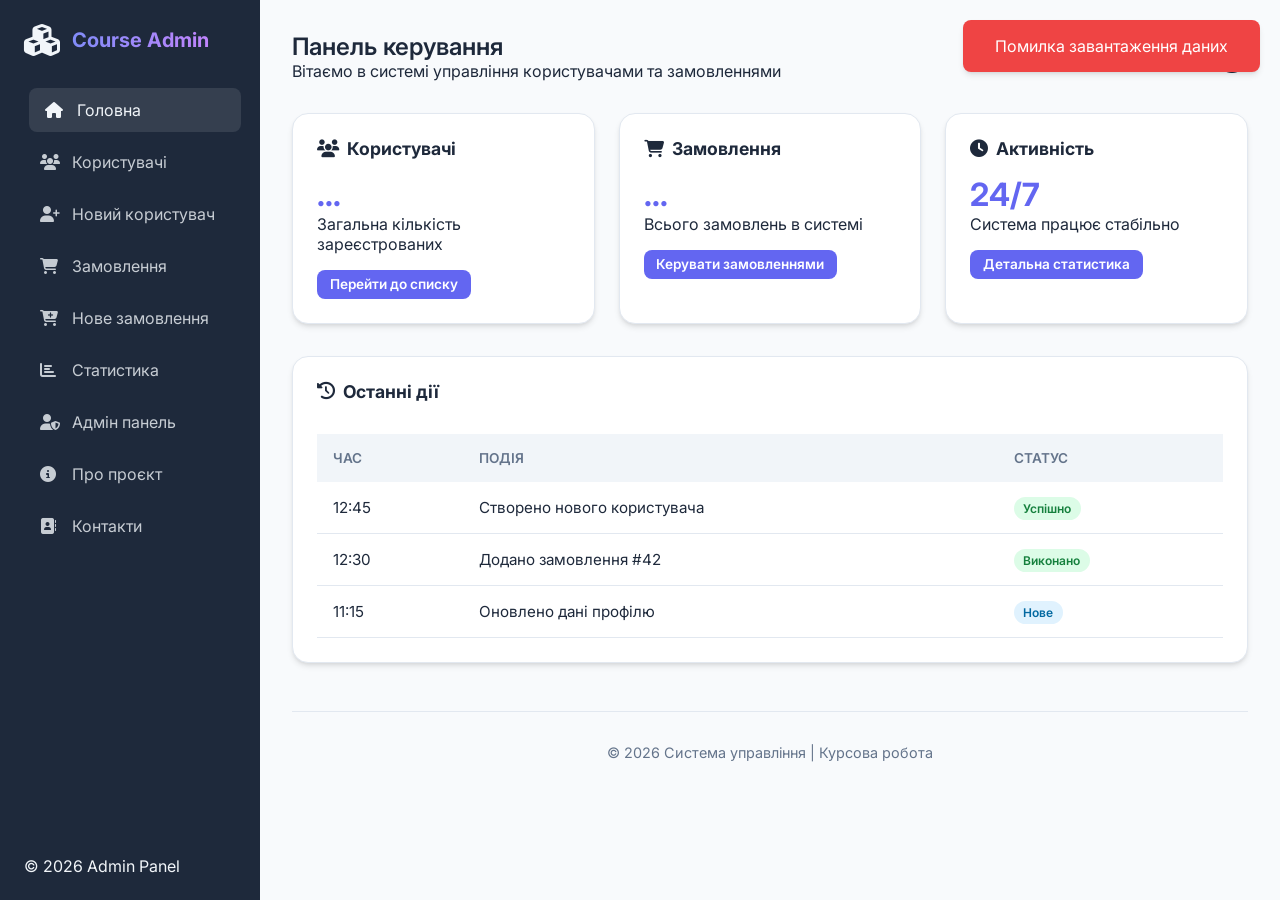
==== src/main/resources/static/index.html @ dce7942c "Initial commit" ====
<!DOCTYPE html>
<html lang="uk">
<head>
    <meta charset="UTF-8">
    <meta name="viewport" content="width=device-width, initial-scale=1.0">
    <title>Дашборд | Система управління</title>
    <link rel="stylesheet" href="style.css">
    <link href="https://fonts.googleapis.com/css2?family=Inter:wght@300;400;500;600;700&display=swap" rel="stylesheet">
    <link rel="stylesheet" href="https://cdnjs.cloudflare.com/ajax/libs/font-awesome/6.4.0/css/all.min.css">
</head>
<body>
    <nav class="sidebar" id="sidebar"></nav>

    <div class="main-wrapper">
        <header>
            <div class="page-title">
                <h1>Панель керування</h1>
                <p>Вітаємо в системі управління користувачами та замовленнями</p>
            </div>
            <div class="user-profile">
                <span>Адміністратор</span>
                <i class="fas fa-user-circle fa-2x"></i>
            </div>
        </header>

        <div class="grid">
            <div class="card">
                <h3><i class="fas fa-users"></i> Користувачі</h3>
                <div class="stat-value" id="userCount">...</div>
                <p>Загальна кількість зареєстрованих</p>
                <a href="users.html" class="btn btn-primary btn-sm mt-4">Перейти до списку</a>
            </div>
            <div class="card">
                <h3><i class="fas fa-shopping-cart"></i> Замовлення</h3>
                <div class="stat-value" id="orderCount">...</div>
                <p>Всього замовлень в системі</p>
                <a href="orders.html" class="btn btn-primary btn-sm mt-4">Керувати замовленнями</a>
            </div>
            <div class="card">
                <h3><i class="fas fa-clock"></i> Активність</h3>
                <div class="stat-value">24/7</div>
                <p>Система працює стабільно</p>
                <a href="statistics.html" class="btn btn-primary btn-sm mt-4">Детальна статистика</a>
            </div>
        </div>

        <div class="card">
            <h3><i class="fas fa-history"></i> Останні дії</h3>
            <div class="table-container">
                <table>
                    <thead>
                        <tr>
                            <th>Час</th>
                            <th>Подія</th>
                            <th>Статус</th>
                        </tr>
                    </thead>
                    <tbody>
                        <tr>
                            <td>12:45</td>
                            <td>Створено нового користувача</td>
                            <td><span class="badge badge-done">Успішно</span></td>
                        </tr>
                        <tr>
                            <td>12:30</td>
                            <td>Додано замовлення #42</td>
                            <td><span class="badge badge-done">Виконано</span></td>
                        </tr>
                        <tr>
                            <td>11:15</td>
                            <td>Оновлено дані профілю</td>
                            <td><span class="badge badge-new">Нове</span></td>
                        </tr>
                    </tbody>
                </table>
            </div>
        </div>

        <footer>
            <p>&copy; 2026 Система управління | Курсова робота</p>
        </footer>
    </div>

    <div id="notification"></div>
    <div class="loading-overlay" id="loadingOverlay">
        <div class="loader"></div>
    </div>

    <script src="app.js"></script>
    <script>
        document.addEventListener('DOMContentLoaded', async () => {
            const users = await fetchData('/users');
            if (users) {
                document.getElementById('userCount').textContent = users.length;
                
                // Оскільки немає прямого ендпоінту /orders/all, підрахуємо замовлення для кожного користувача
                let totalOrders = 0;
                for (const user of users) {
                    const orders = await fetchData(`/orders/${user.id}`);
                    if (orders) totalOrders += orders.length;
                }
                document.getElementById('orderCount').textContent = totalOrders;
            }
        });
    </script>
</body>
</html>
---- src/main/resources/static/style.css ----
:root {
    --primary-color: #6366f1;
    --primary-hover: #4f46e5;
    --secondary-color: #a855f7;
    --bg-color: #f8fafc;
    --sidebar-bg: #1e293b;
    --sidebar-text: #f1f5f9;
    --card-bg: #ffffff;
    --text-main: #1e293b;
    --text-muted: #64748b;
    --success: #10b981;
    --danger: #ef4444;
    --warning: #f59e0b;
    --border-color: #e2e8f0;
    --shadow: 0 4px 6px -1px rgb(0 0 0 / 0.1), 0 2px 4px -2px rgb(0 0 0 / 0.1);
    --transition: all 0.3s ease;
}

* {
    margin: 0;
    padding: 0;
    box-sizing: border-box;
    font-family: 'Inter', sans-serif;
}

body {
    background-color: var(--bg-color);
    color: var(--text-main);
    display: flex;
    min-height: 100vh;
}

/* Sidebar Styles */
.sidebar {
    width: 260px;
    background-color: var(--sidebar-bg);
    color: var(--sidebar-text);
    padding: 1.5rem;
    display: flex;
    flex-direction: column;
    position: fixed;
    height: 100vh;
    z-index: 100;
}

.sidebar-header {
    margin-bottom: 2rem;
    display: flex;
    align-items: center;
    gap: 0.75rem;
}

.sidebar-header h2 {
    font-size: 1.25rem;
    font-weight: 700;
    background: linear-gradient(to right, #818cf8, #c084fc);
    -webkit-background-clip: text;
    -webkit-text-fill-color: transparent;
}

.nav-menu {
    list-style: none;
    flex-grow: 1;
}

.nav-item {
    margin-bottom: 0.5rem;
}

.nav-link {
    display: flex;
    align-items: center;
    gap: 0.75rem;
    padding: 0.75rem 1rem;
    color: var(--sidebar-text);
    text-decoration: none;
    border-radius: 0.5rem;
    transition: var(--transition);
    opacity: 0.8;
}

.nav-link:hover, .nav-link.active {
    background-color: rgba(255, 255, 255, 0.1);
    opacity: 1;
    transform: translateX(5px);
}

.nav-link i {
    width: 20px;
}

/* Main Content Area */
.main-wrapper {
    margin-left: 260px;
    flex-grow: 1;
    padding: 2rem;
}

header {
    display: flex;
    justify-content: space-between;
    align-items: center;
    margin-bottom: 2rem;
}

.page-title h1 {
    font-size: 1.5rem;
    font-weight: 600;
}

.user-profile {
    display: flex;
    align-items: center;
    gap: 1rem;
}

/* Cards & Grid */
.grid {
    display: grid;
    grid-template-columns: repeat(auto-fit, minmax(300px, 1fr));
    gap: 1.5rem;
    margin-bottom: 2rem;
}

.card {
    background: var(--card-bg);
    padding: 1.5rem;
    border-radius: 1rem;
    box-shadow: var(--shadow);
    border: 1px solid var(--border-color);
    animation: fadeIn 0.5s ease;
}

.card h3 {
    margin-bottom: 1rem;
    font-size: 1.1rem;
    color: var(--text-main);
    display: flex;
    align-items: center;
    gap: 0.5rem;
}

.stat-value {
    font-size: 2rem;
    font-weight: 700;
    color: var(--primary-color);
}

/* Forms */
.form-group {
    margin-bottom: 1.25rem;
}

label {
    display: block;
    margin-bottom: 0.5rem;
    font-weight: 500;
    font-size: 0.9rem;
}

input, select, textarea {
    width: 100%;
    padding: 0.75rem 1rem;
    border: 1px solid var(--border-color);
    border-radius: 0.5rem;
    outline: none;
    transition: var(--transition);
}

input:focus {
    border-color: var(--primary-color);
    box-shadow: 0 0 0 3px rgba(99, 102, 241, 0.2);
}

/* Buttons */
.btn {
    padding: 0.75rem 1.5rem;
    border-radius: 0.5rem;
    border: none;
    font-weight: 600;
    cursor: pointer;
    transition: var(--transition);
    display: inline-flex;
    align-items: center;
    gap: 0.5rem;
    text-decoration: none;
}

.btn-primary {
    background-color: var(--primary-color);
    color: white;
}

.btn-primary:hover {
    background-color: var(--primary-hover);
}

.btn-danger {
    background-color: var(--danger);
    color: white;
}

.btn-success {
    background-color: var(--success);
    color: white;
}

.btn-sm {
    padding: 0.4rem 0.8rem;
    font-size: 0.85rem;
}

/* Tables */
.table-container {
    overflow-x: auto;
}

table {
    width: 100%;
    border-collapse: collapse;
    margin-top: 1rem;
}

th {
    text-align: left;
    padding: 1rem;
    background-color: #f1f5f9;
    font-weight: 600;
    color: var(--text-muted);
    font-size: 0.85rem;
    text-transform: uppercase;
}

td {
    padding: 1rem;
    border-bottom: 1px solid var(--border-color);
    font-size: 0.95rem;
}

tr:hover {
    background-color: #f8fafc;
}

/* Status Badges */
.badge {
    padding: 0.25rem 0.6rem;
    border-radius: 1rem;
    font-size: 0.75rem;
    font-weight: 600;
}

.badge-new { background: #e0f2fe; color: #0369a1; }
.badge-done { background: #dcfce7; color: #15803d; }

/* Utilities */
.text-center { text-align: center; }
.mt-4 { margin-top: 1rem; }

@keyframes fadeIn {
    from { opacity: 0; transform: translateY(10px); }
    to { opacity: 1; transform: translateY(0); }
}

/* Notifications */
#notification {
    position: fixed;
    top: 20px;
    right: 20px;
    padding: 1rem 2rem;
    border-radius: 0.5rem;
    color: white;
    box-shadow: var(--shadow);
    z-index: 1000;
    display: none;
    animation: slideIn 0.3s ease;
}

@keyframes slideIn {
    from { transform: translateX(100%); }
    to { transform: translateX(0); }
}

/* Loader */
.loader {
    width: 48px;
    height: 48px;
    border: 5px solid #FFF;
    border-bottom-color: var(--primary-color);
    border-radius: 50%;
    display: inline-block;
    box-sizing: border-box;
    animation: rotation 1s linear infinite;
}

@keyframes rotation {
    0% { transform: rotate(0deg); }
    100% { transform: rotate(360deg); }
}

.loading-overlay {
    position: fixed;
    top: 0; left: 0; width: 100%; height: 100%;
    background: rgba(255,255,255,0.7);
    display: flex;
    justify-content: center;
    align-items: center;
    z-index: 9999;
    display: none;
}

/* Footer */
footer {
    margin-top: 3rem;
    padding: 2rem 0;
    border-top: 1px solid var(--border-color);
    color: var(--text-muted);
    font-size: 0.9rem;
    text-align: center;
}

/* Responsive */
@media (max-width: 768px) {
    .sidebar {
        width: 70px;
        padding: 1rem 0.5rem;
    }
    .sidebar-header h2, .nav-link span {
        display: none;
    }
    .main-wrapper {
        margin-left: 70px;
    }
}
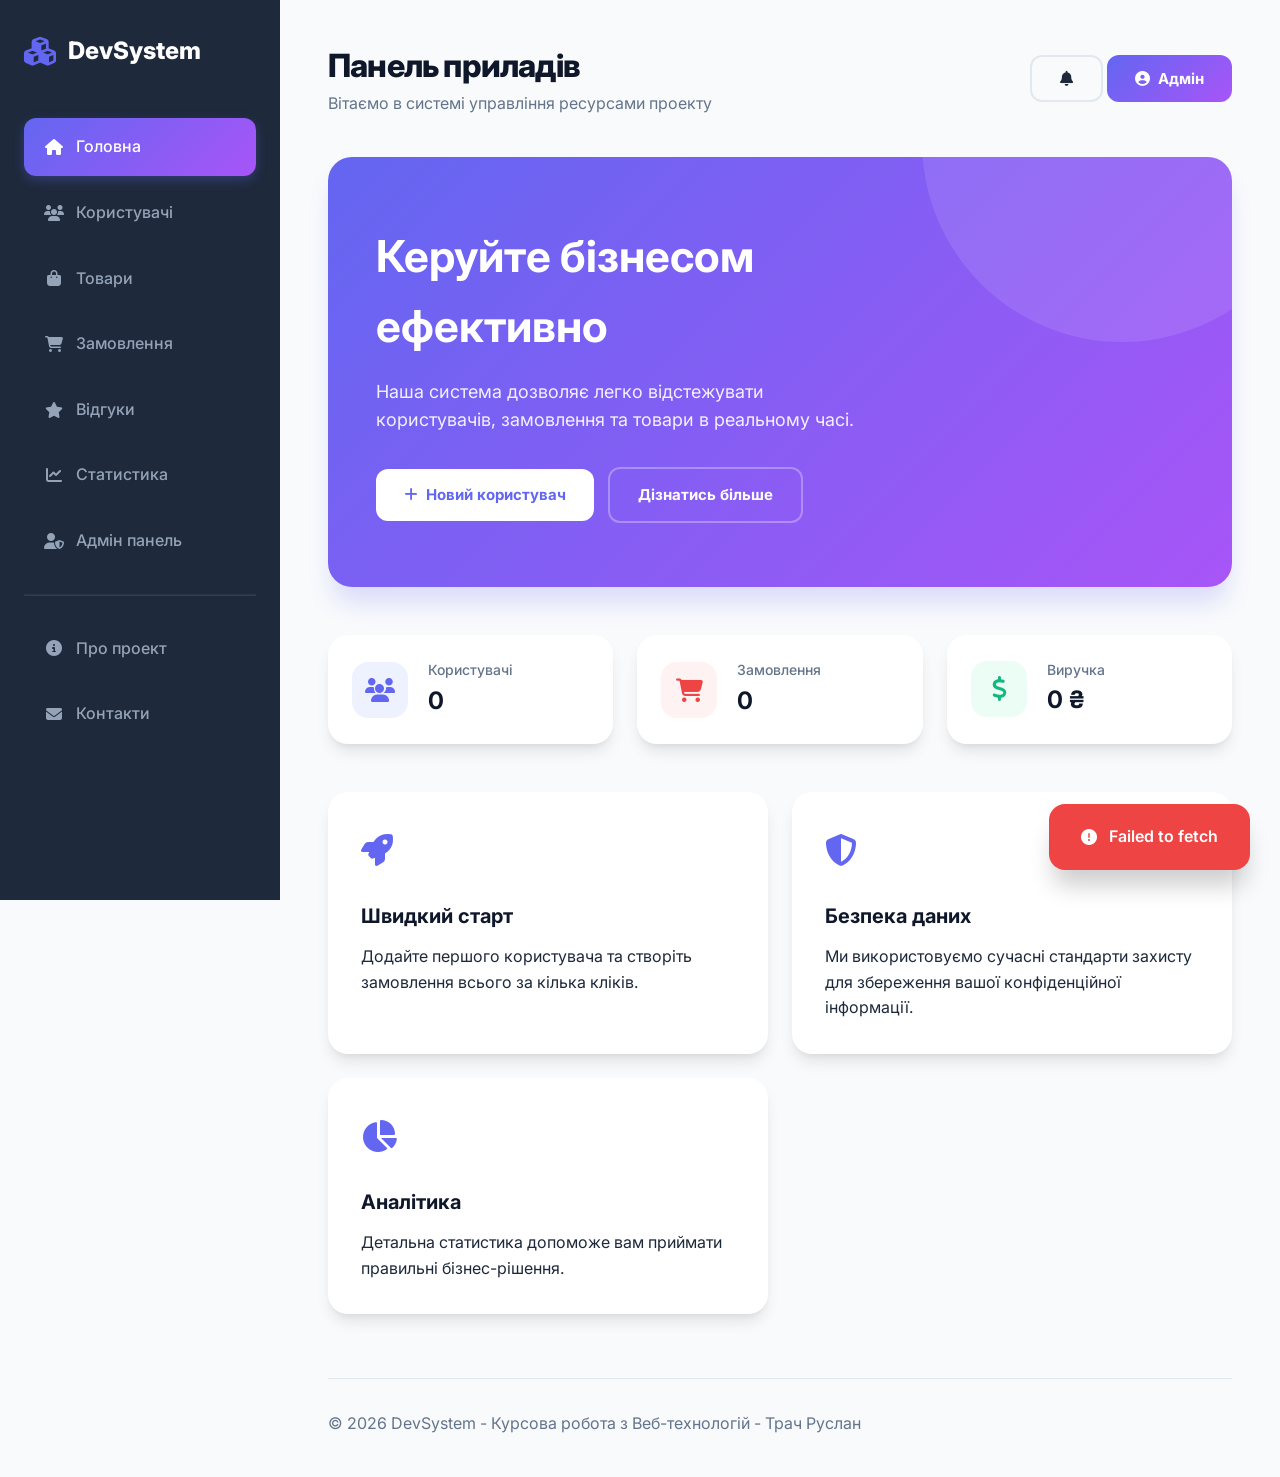
==== commit 2931af71: "Kursova" ====
--- a/src/main/resources/static/index.html
+++ b/src/main/resources/static/index.html
@@ -3,105 +3,99 @@
 <head>
     <meta charset="UTF-8">
     <meta name="viewport" content="width=device-width, initial-scale=1.0">
-    <title>Дашборд | Система управління</title>
+    <title>DevSystem | Головна</title>
     <link rel="stylesheet" href="style.css">
-    <link href="https://fonts.googleapis.com/css2?family=Inter:wght@300;400;500;600;700&display=swap" rel="stylesheet">
+    <link href="https://fonts.googleapis.com/css2?family=Inter:wght@300;400;500;600;700;800&display=swap" rel="stylesheet">
     <link rel="stylesheet" href="https://cdnjs.cloudflare.com/ajax/libs/font-awesome/6.4.0/css/all.min.css">
 </head>
 <body>
-    <nav class="sidebar" id="sidebar"></nav>
+    <div class="app-container">
+        <aside class="sidebar" id="sidebar"></aside>
 
-    <div class="main-wrapper">
-        <header>
-            <div class="page-title">
-                <h1>Панель керування</h1>
-                <p>Вітаємо в системі управління користувачами та замовленнями</p>
+        <main class="main-content">
+            <header>
+                <div class="page-title animate">
+                    <h1>Панель приладів</h1>
+                    <p>Вітаємо в системі управління ресурсами проекту</p>
+                </div>
+                <div class="user-profile animate">
+                    <button class="btn btn-outline">
+                        <i class="fas fa-bell"></i>
+                    </button>
+                    <button class="btn btn-primary">
+                        <i class="fas fa-user-circle"></i> Адмін
+                    </button>
+                </div>
+            </header>
+
+            <section class="hero animate">
+                <h2>Керуйте бізнесом ефективно</h2>
+                <p>Наша система дозволяє легко відстежувати користувачів, замовлення та товари в реальному часі.</p>
+                <div class="hero-actions">
+                    <a href="create-user.html" class="btn btn-primary" style="background: white; color: var(--primary);">
+                        <i class="fas fa-plus"></i> Новий користувач
+                    </a>
+                    <a href="about.html" class="btn btn-outline" style="border-color: rgba(255,255,255,0.3); color: white; margin-left: 10px;">
+                        Дізнатись більше
+                    </a>
+                </div>
+            </section>
+
+            <div class="stats-grid">
+                <div class="stat-card animate">
+                    <div class="stat-icon" style="background: #eef2ff; color: #6366f1;">
+                        <i class="fas fa-users"></i>
+                    </div>
+                    <div class="stat-info">
+                        <h3>Користувачі</h3>
+                        <div class="value" id="stat-users-count">0</div>
+                    </div>
+                </div>
+                <div class="stat-card animate">
+                    <div class="stat-icon" style="background: #fef2f2; color: #ef4444;">
+                        <i class="fas fa-shopping-cart"></i>
+                    </div>
+                    <div class="stat-info">
+                        <h3>Замовлення</h3>
+                        <div class="value" id="stat-orders-count">0</div>
+                    </div>
+                </div>
+                <div class="stat-card animate">
+                    <div class="stat-icon" style="background: #ecfdf5; color: #10b981;">
+                        <i class="fas fa-dollar-sign"></i>
+                    </div>
+                    <div class="stat-info">
+                        <h3>Виручка</h3>
+                        <div class="value" id="stat-revenue">0 ₴</div>
+                    </div>
+                </div>
             </div>
-            <div class="user-profile">
-                <span>Адміністратор</span>
-                <i class="fas fa-user-circle fa-2x"></i>
+
+            <div class="grid">
+                <div class="card animate">
+                    <div class="card-icon"><i class="fas fa-rocket"></i></div>
+                    <h3 class="card-title">Швидкий старт</h3>
+                    <p>Додайте першого користувача та створіть замовлення всього за кілька кліків.</p>
+                </div>
+                <div class="card animate">
+                    <div class="card-icon"><i class="fas fa-shield-alt"></i></div>
+                    <h3 class="card-title">Безпека даних</h3>
+                    <p>Ми використовуємо сучасні стандарти захисту для збереження вашої конфіденційної інформації.</p>
+                </div>
+                <div class="card animate">
+                    <div class="card-icon"><i class="fas fa-chart-pie"></i></div>
+                    <h3 class="card-title">Аналітика</h3>
+                    <p>Детальна статистика допоможе вам приймати правильні бізнес-рішення.</p>
+                </div>
             </div>
-        </header>
 
-        <div class="grid">
-            <div class="card">
-                <h3><i class="fas fa-users"></i> Користувачі</h3>
-                <div class="stat-value" id="userCount">...</div>
-                <p>Загальна кількість зареєстрованих</p>
-                <a href="users.html" class="btn btn-primary btn-sm mt-4">Перейти до списку</a>
-            </div>
-            <div class="card">
-                <h3><i class="fas fa-shopping-cart"></i> Замовлення</h3>
-                <div class="stat-value" id="orderCount">...</div>
-                <p>Всього замовлень в системі</p>
-                <a href="orders.html" class="btn btn-primary btn-sm mt-4">Керувати замовленнями</a>
-            </div>
-            <div class="card">
-                <h3><i class="fas fa-clock"></i> Активність</h3>
-                <div class="stat-value">24/7</div>
-                <p>Система працює стабільно</p>
-                <a href="statistics.html" class="btn btn-primary btn-sm mt-4">Детальна статистика</a>
-            </div>
-        </div>
-
-        <div class="card">
-            <h3><i class="fas fa-history"></i> Останні дії</h3>
-            <div class="table-container">
-                <table>
-                    <thead>
-                        <tr>
-                            <th>Час</th>
-                            <th>Подія</th>
-                            <th>Статус</th>
-                        </tr>
-                    </thead>
-                    <tbody>
-                        <tr>
-                            <td>12:45</td>
-                            <td>Створено нового користувача</td>
-                            <td><span class="badge badge-done">Успішно</span></td>
-                        </tr>
-                        <tr>
-                            <td>12:30</td>
-                            <td>Додано замовлення #42</td>
-                            <td><span class="badge badge-done">Виконано</span></td>
-                        </tr>
-                        <tr>
-                            <td>11:15</td>
-                            <td>Оновлено дані профілю</td>
-                            <td><span class="badge badge-new">Нове</span></td>
-                        </tr>
-                    </tbody>
-                </table>
-            </div>
-        </div>
-
-        <footer>
-            <p>&copy; 2026 Система управління | Курсова робота</p>
-        </footer>
+            <footer style="margin-top: 4rem; padding-top: 2rem; border-top: 1px solid var(--border); color: var(--text-muted);">
+                <p>&copy; 2026 DevSystem - Курсова робота з Веб-технологій - Трач Руслан</p>
+            </footer>
+        </main>
     </div>
 
     <div id="notification"></div>
-    <div class="loading-overlay" id="loadingOverlay">
-        <div class="loader"></div>
-    </div>
-
     <script src="app.js"></script>
-    <script>
-        document.addEventListener('DOMContentLoaded', async () => {
-            const users = await fetchData('/users');
-            if (users) {
-                document.getElementById('userCount').textContent = users.length;
-                
-                // Оскільки немає прямого ендпоінту /orders/all, підрахуємо замовлення для кожного користувача
-                let totalOrders = 0;
-                for (const user of users) {
-                    const orders = await fetchData(`/orders/${user.id}`);
-                    if (orders) totalOrders += orders.length;
-                }
-                document.getElementById('orderCount').textContent = totalOrders;
-            }
-        });
-    </script>
 </body>
 </html>
--- a/src/main/resources/static/style.css
+++ b/src/main/resources/static/style.css
@@ -1,333 +1,453 @@
 :root {
-    --primary-color: #6366f1;
-    --primary-hover: #4f46e5;
-    --secondary-color: #a855f7;
-    --bg-color: #f8fafc;
-    --sidebar-bg: #1e293b;
-    --sidebar-text: #f1f5f9;
-    --card-bg: #ffffff;
+    --primary: #6366f1;
+    --primary-dark: #4f46e5;
+    --secondary: #a855f7;
+    --accent: #f43f5e;
+    --bg-body: #f8fafc;
+    --bg-card: #ffffff;
     --text-main: #1e293b;
     --text-muted: #64748b;
-    --success: #10b981;
-    --danger: #ef4444;
-    --warning: #f59e0b;
-    --border-color: #e2e8f0;
-    --shadow: 0 4px 6px -1px rgb(0 0 0 / 0.1), 0 2px 4px -2px rgb(0 0 0 / 0.1);
-    --transition: all 0.3s ease;
+    --border: #e2e8f0;
+    --shadow: 0 10px 15px -3px rgba(0, 0, 0, 0.1), 0 4px 6px -2px rgba(0, 0, 0, 0.05);
+    --gradient: linear-gradient(135deg, #6366f1 0%, #a855f7 100%);
+    --gradient-hover: linear-gradient(135deg, #4f46e5 0%, #9333ea 100%);
 }
 
 * {
     margin: 0;
     padding: 0;
     box-sizing: border-box;
+}
+
+body {
     font-family: 'Inter', sans-serif;
-}
-
-body {
-    background-color: var(--bg-color);
+    background-color: var(--bg-body);
     color: var(--text-main);
+    line-height: 1.6;
+    overflow-x: hidden;
+}
+
+a {
+    text-decoration: none;
+    color: inherit;
+}
+
+ul {
+    list-style: none;
+}
+
+/* Layout */
+.app-container {
     display: flex;
     min-height: 100vh;
 }
 
-/* Sidebar Styles */
+/* Sidebar */
 .sidebar {
-    width: 260px;
-    background-color: var(--sidebar-bg);
-    color: var(--sidebar-text);
-    padding: 1.5rem;
-    display: flex;
-    flex-direction: column;
+    width: 280px;
+    background: #1e293b;
+    color: #f1f5f9;
+    padding: 2rem 1.5rem;
     position: fixed;
     height: 100vh;
     z-index: 100;
-}
-
-.sidebar-header {
+    transition: transform 0.3s ease;
+}
+
+.logo {
+    display: flex;
+    align-items: center;
+    gap: 12px;
+    font-size: 1.5rem;
+    font-weight: 800;
+    margin-bottom: 3rem;
+    color: white;
+}
+
+.logo i {
+    color: var(--primary);
+    font-size: 1.8rem;
+}
+
+.nav-menu {
+    display: flex;
+    flex-direction: column;
+    gap: 0.5rem;
+}
+
+.nav-link {
+    display: flex;
+    align-items: center;
+    gap: 12px;
+    padding: 1rem 1.25rem;
+    border-radius: 12px;
+    color: #94a3b8;
+    font-weight: 500;
+    transition: all 0.3s ease;
+}
+
+.nav-link i {
+    width: 20px;
+    text-align: center;
+}
+
+.nav-link:hover {
+    background: rgba(255, 255, 255, 0.05);
+    color: white;
+    transform: translateX(5px);
+}
+
+.nav-link.active {
+    background: var(--gradient);
+    color: white;
+    box-shadow: 0 4px 12px rgba(99, 102, 241, 0.3);
+}
+
+/* Main Content */
+.main-content {
+    flex: 1;
+    margin-left: 280px;
+    padding: 2.5rem 3rem;
+    width: calc(100% - 280px);
+}
+
+header {
+    margin-bottom: 2.5rem;
+    display: flex;
+    justify-content: space-between;
+    align-items: center;
+}
+
+.page-title h1 {
+    font-size: 2rem;
+    font-weight: 800;
+    color: #0f172a;
+    letter-spacing: -0.025em;
+}
+
+.page-title p {
+    color: var(--text-muted);
+}
+
+/* Hero Section */
+.hero {
+    background: var(--gradient);
+    padding: 4rem 3rem;
+    border-radius: 24px;
+    color: white;
+    text-align: left;
+    margin-bottom: 3rem;
+    position: relative;
+    overflow: hidden;
+    box-shadow: 0 20px 25px -5px rgba(99, 102, 241, 0.2);
+}
+
+.hero::after {
+    content: '';
+    position: absolute;
+    top: -50%;
+    right: -10%;
+    width: 400px;
+    height: 400px;
+    background: rgba(255, 255, 255, 0.1);
+    border-radius: 50%;
+}
+
+.hero h2 {
+    font-size: 2.75rem;
+    margin-bottom: 1rem;
+    max-width: 600px;
+}
+
+.hero p {
+    font-size: 1.125rem;
+    opacity: 0.9;
+    max-width: 500px;
     margin-bottom: 2rem;
-    display: flex;
-    align-items: center;
-    gap: 0.75rem;
-}
-
-.sidebar-header h2 {
+}
+
+/* Stats Cards */
+.stats-grid {
+    display: grid;
+    grid-template-columns: repeat(auto-fit, minmax(240px, 1fr));
+    gap: 1.5rem;
+    margin-bottom: 3rem;
+}
+
+.stat-card {
+    background: white;
+    padding: 1.5rem;
+    border-radius: 20px;
+    box-shadow: var(--shadow);
+    display: flex;
+    align-items: center;
+    gap: 1.25rem;
+}
+
+.stat-icon {
+    width: 56px;
+    height: 56px;
+    border-radius: 16px;
+    display: flex;
+    align-items: center;
+    justify-content: center;
+    font-size: 1.5rem;
+}
+
+.stat-info h3 {
+    font-size: 0.875rem;
+    color: var(--text-muted);
+    font-weight: 500;
+}
+
+.stat-info .value {
+    font-size: 1.5rem;
+    font-weight: 700;
+    color: #0f172a;
+}
+
+/* Grid for general content */
+.grid {
+    display: grid;
+    grid-template-columns: repeat(auto-fill, minmax(320px, 1fr));
+    gap: 1.5rem;
+}
+
+.card {
+    background: var(--bg-card);
+    padding: 2rem;
+    border-radius: 20px;
+    box-shadow: var(--shadow);
+    transition: all 0.3s ease;
+    border: 1px solid transparent;
+}
+
+.card:hover {
+    transform: translateY(-8px);
+    border-color: var(--border);
+}
+
+.card-icon {
+    font-size: 2rem;
+    color: var(--primary);
+    margin-bottom: 1.5rem;
+}
+
+.card-title {
     font-size: 1.25rem;
     font-weight: 700;
-    background: linear-gradient(to right, #818cf8, #c084fc);
-    -webkit-background-clip: text;
-    -webkit-text-fill-color: transparent;
-}
-
-.nav-menu {
-    list-style: none;
-    flex-grow: 1;
-}
-
-.nav-item {
-    margin-bottom: 0.5rem;
-}
-
-.nav-link {
-    display: flex;
-    align-items: center;
-    gap: 0.75rem;
-    padding: 0.75rem 1rem;
-    color: var(--sidebar-text);
-    text-decoration: none;
-    border-radius: 0.5rem;
-    transition: var(--transition);
-    opacity: 0.8;
-}
-
-.nav-link:hover, .nav-link.active {
-    background-color: rgba(255, 255, 255, 0.1);
-    opacity: 1;
-    transform: translateX(5px);
-}
-
-.nav-link i {
-    width: 20px;
-}
-
-/* Main Content Area */
-.main-wrapper {
-    margin-left: 260px;
-    flex-grow: 1;
-    padding: 2rem;
-}
-
-header {
-    display: flex;
-    justify-content: space-between;
-    align-items: center;
-    margin-bottom: 2rem;
-}
-
-.page-title h1 {
-    font-size: 1.5rem;
-    font-weight: 600;
-}
-
-.user-profile {
-    display: flex;
-    align-items: center;
-    gap: 1rem;
-}
-
-/* Cards & Grid */
-.grid {
-    display: grid;
-    grid-template-columns: repeat(auto-fit, minmax(300px, 1fr));
-    gap: 1.5rem;
-    margin-bottom: 2rem;
-}
-
-.card {
-    background: var(--card-bg);
-    padding: 1.5rem;
-    border-radius: 1rem;
+    margin-bottom: 0.75rem;
+    color: #0f172a;
+}
+
+/* Table Design */
+.table-container {
+    background: white;
+    border-radius: 20px;
     box-shadow: var(--shadow);
-    border: 1px solid var(--border-color);
-    animation: fadeIn 0.5s ease;
-}
-
-.card h3 {
-    margin-bottom: 1rem;
-    font-size: 1.1rem;
-    color: var(--text-main);
-    display: flex;
-    align-items: center;
-    gap: 0.5rem;
-}
-
-.stat-value {
-    font-size: 2rem;
-    font-weight: 700;
-    color: var(--primary-color);
-}
-
-/* Forms */
-.form-group {
-    margin-bottom: 1.25rem;
-}
-
-label {
-    display: block;
-    margin-bottom: 0.5rem;
-    font-weight: 500;
-    font-size: 0.9rem;
-}
-
-input, select, textarea {
-    width: 100%;
-    padding: 0.75rem 1rem;
-    border: 1px solid var(--border-color);
-    border-radius: 0.5rem;
-    outline: none;
-    transition: var(--transition);
-}
-
-input:focus {
-    border-color: var(--primary-color);
-    box-shadow: 0 0 0 3px rgba(99, 102, 241, 0.2);
-}
-
-/* Buttons */
-.btn {
-    padding: 0.75rem 1.5rem;
-    border-radius: 0.5rem;
-    border: none;
-    font-weight: 600;
-    cursor: pointer;
-    transition: var(--transition);
-    display: inline-flex;
-    align-items: center;
-    gap: 0.5rem;
-    text-decoration: none;
-}
-
-.btn-primary {
-    background-color: var(--primary-color);
-    color: white;
-}
-
-.btn-primary:hover {
-    background-color: var(--primary-hover);
-}
-
-.btn-danger {
-    background-color: var(--danger);
-    color: white;
-}
-
-.btn-success {
-    background-color: var(--success);
-    color: white;
-}
-
-.btn-sm {
-    padding: 0.4rem 0.8rem;
-    font-size: 0.85rem;
-}
-
-/* Tables */
-.table-container {
-    overflow-x: auto;
+    overflow: hidden;
+    margin-top: 2rem;
 }
 
 table {
     width: 100%;
     border-collapse: collapse;
-    margin-top: 1rem;
 }
 
 th {
+    background: #f8fafc;
+    padding: 1.25rem 1.5rem;
     text-align: left;
-    padding: 1rem;
-    background-color: #f1f5f9;
+    font-size: 0.75rem;
+    font-weight: 700;
+    text-transform: uppercase;
+    color: #64748b;
+    border-bottom: 1px solid var(--border);
+}
+
+td {
+    padding: 1.25rem 1.5rem;
+    border-bottom: 1px solid var(--border);
+    font-size: 0.9375rem;
+}
+
+tr:last-child td {
+    border-bottom: none;
+}
+
+tr:hover td {
+    background: #f8fafc;
+}
+
+/* Form Styling */
+.form-container {
+    max-width: 700px;
+    margin: 0 auto;
+    background: white;
+    padding: 3rem;
+    border-radius: 24px;
+    box-shadow: var(--shadow);
+}
+
+.form-group {
+    margin-bottom: 1.5rem;
+}
+
+.form-group label {
+    display: block;
+    margin-bottom: 0.5rem;
     font-weight: 600;
-    color: var(--text-muted);
-    font-size: 0.85rem;
-    text-transform: uppercase;
-}
-
-td {
-    padding: 1rem;
-    border-bottom: 1px solid var(--border-color);
-    font-size: 0.95rem;
-}
-
-tr:hover {
-    background-color: #f8fafc;
-}
-
-/* Status Badges */
+    font-size: 0.875rem;
+    color: #334155;
+}
+
+.form-group input, 
+.form-group select, 
+.form-group textarea {
+    width: 100%;
+    padding: 0.875rem 1.25rem;
+    border: 2px solid #e2e8f0;
+    border-radius: 12px;
+    font-family: inherit;
+    font-size: 1rem;
+    transition: all 0.2s;
+}
+
+.form-group input:focus {
+    outline: none;
+    border-color: var(--primary);
+    box-shadow: 0 0 0 4px rgba(99, 102, 241, 0.1);
+}
+
+/* Button UI */
+.btn {
+    display: inline-flex;
+    align-items: center;
+    justify-content: center;
+    gap: 8px;
+    padding: 0.875rem 1.75rem;
+    border-radius: 12px;
+    font-weight: 700;
+    cursor: pointer;
+    transition: all 0.3s;
+    border: none;
+    font-family: inherit;
+    font-size: 0.9375rem;
+}
+
+.btn-primary {
+    background: var(--gradient);
+    color: white;
+}
+
+.btn-primary:hover {
+    background: var(--gradient-hover);
+    transform: translateY(-2px);
+    box-shadow: 0 10px 15px -3px rgba(99, 102, 241, 0.4);
+}
+
+.btn-danger {
+    background: #fee2e2;
+    color: #ef4444;
+}
+
+.btn-danger:hover {
+    background: #ef4444;
+    color: white;
+}
+
+.btn-outline {
+    background: transparent;
+    border: 2px solid var(--border);
+    color: var(--text-main);
+}
+
+.btn-outline:hover {
+    background: #f1f5f9;
+}
+
+/* Badges */
 .badge {
-    padding: 0.25rem 0.6rem;
-    border-radius: 1rem;
+    padding: 0.375rem 0.75rem;
+    border-radius: 8px;
     font-size: 0.75rem;
-    font-weight: 600;
-}
-
-.badge-new { background: #e0f2fe; color: #0369a1; }
-.badge-done { background: #dcfce7; color: #15803d; }
-
-/* Utilities */
-.text-center { text-align: center; }
-.mt-4 { margin-top: 1rem; }
-
-@keyframes fadeIn {
-    from { opacity: 0; transform: translateY(10px); }
-    to { opacity: 1; transform: translateY(0); }
+    font-weight: 700;
+}
+
+.badge-new { background: #dcfce7; color: #15803d; }
+.badge-pending { background: #fef9c3; color: #a16207; }
+
+/* Product Card specific */
+.product-card {
+    padding: 0;
+    overflow: hidden;
+}
+
+.product-img {
+    height: 200px;
+    background: #f1f5f9;
+    display: flex;
+    align-items: center;
+    justify-content: center;
+    font-size: 3rem;
+    color: #94a3b8;
+}
+
+.product-content {
+    padding: 1.5rem;
+}
+
+.product-price {
+    font-size: 1.25rem;
+    font-weight: 800;
+    color: var(--primary);
+    margin: 0.5rem 0;
 }
 
 /* Notifications */
 #notification {
     position: fixed;
-    top: 20px;
-    right: 20px;
-    padding: 1rem 2rem;
-    border-radius: 0.5rem;
-    color: white;
-    box-shadow: var(--shadow);
+    bottom: 30px;
+    right: 30px;
+    padding: 1.25rem 2rem;
+    border-radius: 16px;
+    color: white;
+    font-weight: 600;
+    box-shadow: 0 20px 25px -5px rgba(0, 0, 0, 0.2);
+    transform: translateY(150%);
+    transition: transform 0.4s cubic-bezier(0.175, 0.885, 0.32, 1.275);
     z-index: 1000;
-    display: none;
-    animation: slideIn 0.3s ease;
-}
-
-@keyframes slideIn {
-    from { transform: translateX(100%); }
-    to { transform: translateX(0); }
-}
-
-/* Loader */
-.loader {
-    width: 48px;
-    height: 48px;
-    border: 5px solid #FFF;
-    border-bottom-color: var(--primary-color);
-    border-radius: 50%;
-    display: inline-block;
-    box-sizing: border-box;
-    animation: rotation 1s linear infinite;
-}
-
-@keyframes rotation {
-    0% { transform: rotate(0deg); }
-    100% { transform: rotate(360deg); }
-}
-
-.loading-overlay {
-    position: fixed;
-    top: 0; left: 0; width: 100%; height: 100%;
-    background: rgba(255,255,255,0.7);
-    display: flex;
-    justify-content: center;
-    align-items: center;
-    z-index: 9999;
-    display: none;
-}
-
-/* Footer */
-footer {
-    margin-top: 3rem;
-    padding: 2rem 0;
-    border-top: 1px solid var(--border-color);
-    color: var(--text-muted);
-    font-size: 0.9rem;
-    text-align: center;
-}
-
-/* Responsive */
+    display: flex;
+    align-items: center;
+    gap: 12px;
+}
+
+#notification.show { transform: translateY(0); }
+.success { background: #10b981; }
+.error { background: #ef4444; }
+
+/* Responsive Adjustments */
+@media (max-width: 1200px) {
+    .sidebar { width: 100px; padding: 2rem 0.75rem; }
+    .logo span, .nav-link span { display: none; }
+    .logo { justify-content: center; margin-bottom: 2rem; }
+    .nav-link { justify-content: center; padding: 1.25rem; }
+    .main-content { margin-left: 100px; width: calc(100% - 100px); }
+}
+
 @media (max-width: 768px) {
-    .sidebar {
-        width: 70px;
-        padding: 1rem 0.5rem;
-    }
-    .sidebar-header h2, .nav-link span {
-        display: none;
-    }
-    .main-wrapper {
-        margin-left: 70px;
-    }
-}
+    .sidebar { transform: translateX(-100%); }
+    .main-content { margin-left: 0; width: 100%; padding: 1.5rem; }
+    .hero { padding: 3rem 2rem; }
+    .hero h2 { font-size: 2rem; }
+}
+
+/* Animation */
+@keyframes fadeIn {
+    from { opacity: 0; transform: translateY(20px); }
+    to { opacity: 1; transform: translateY(0); }
+}
+
+.animate {
+    animation: fadeIn 0.6s ease-out forwards;
+}
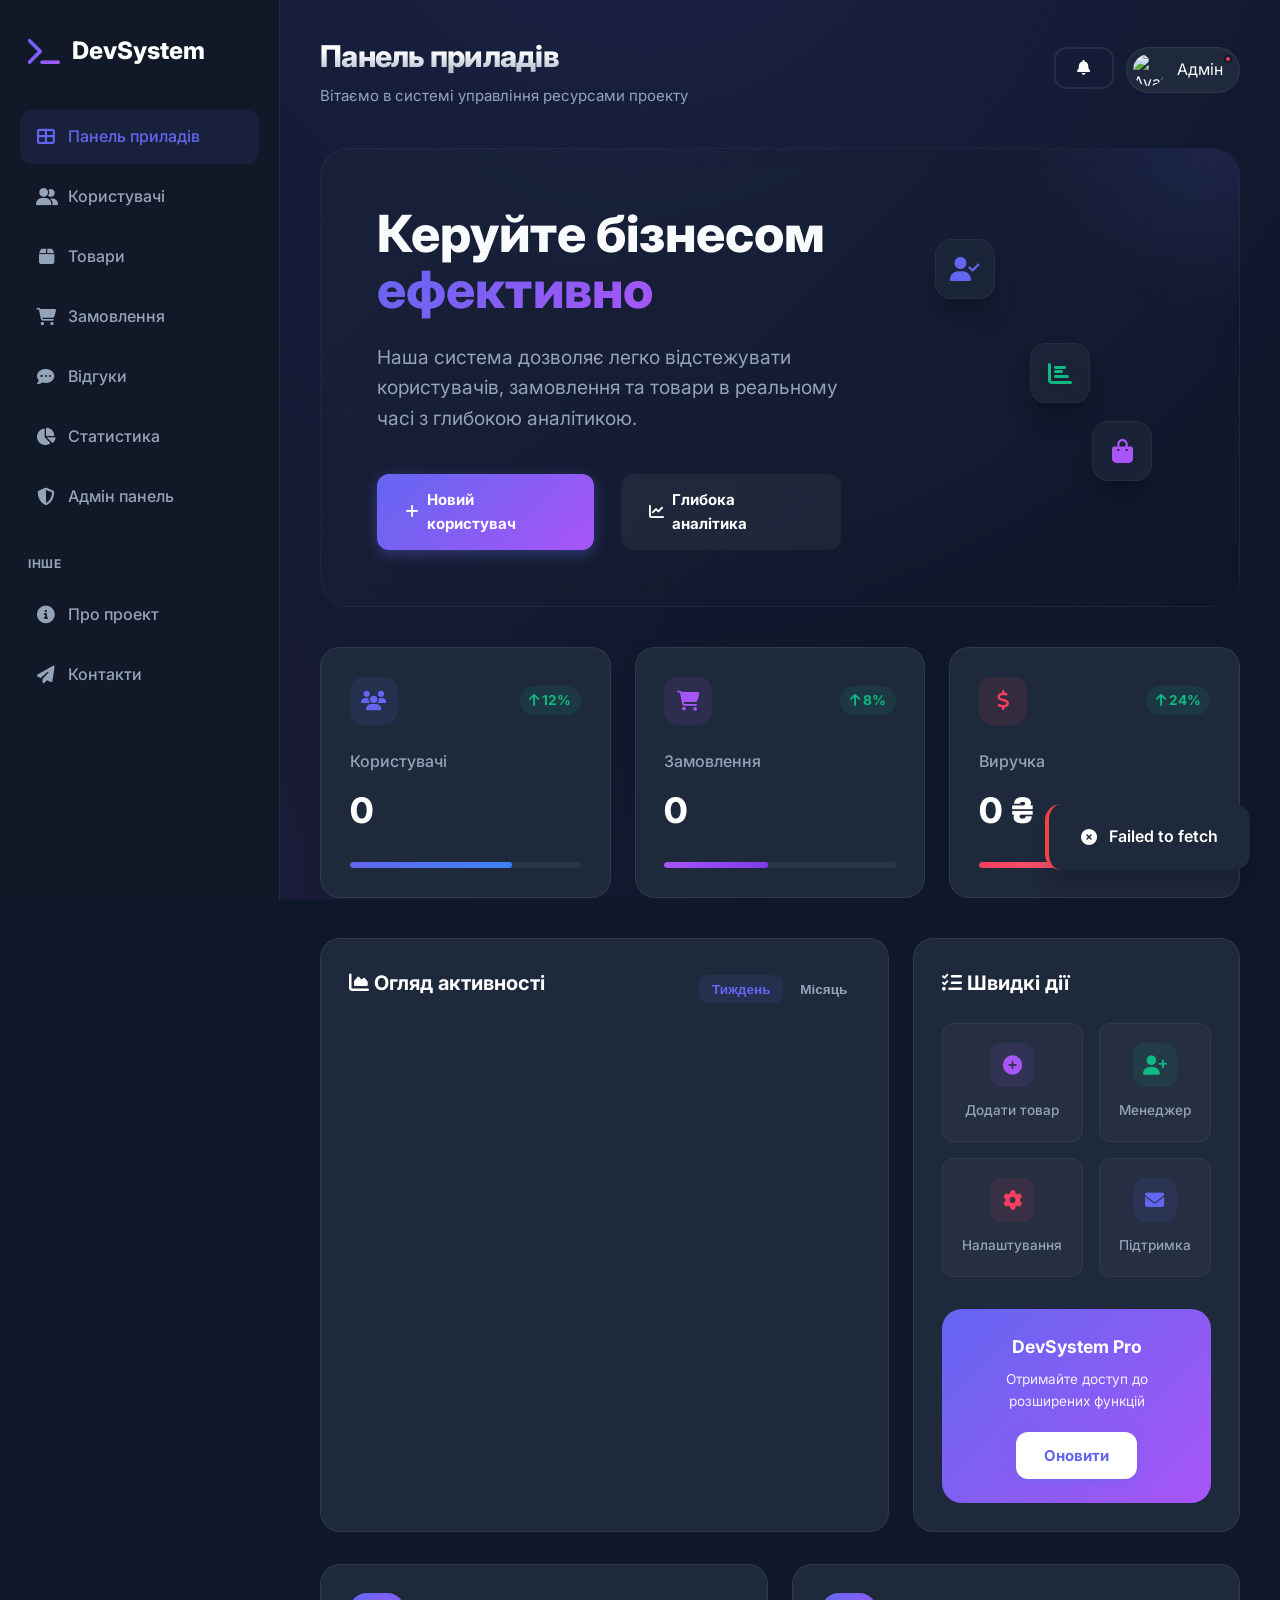
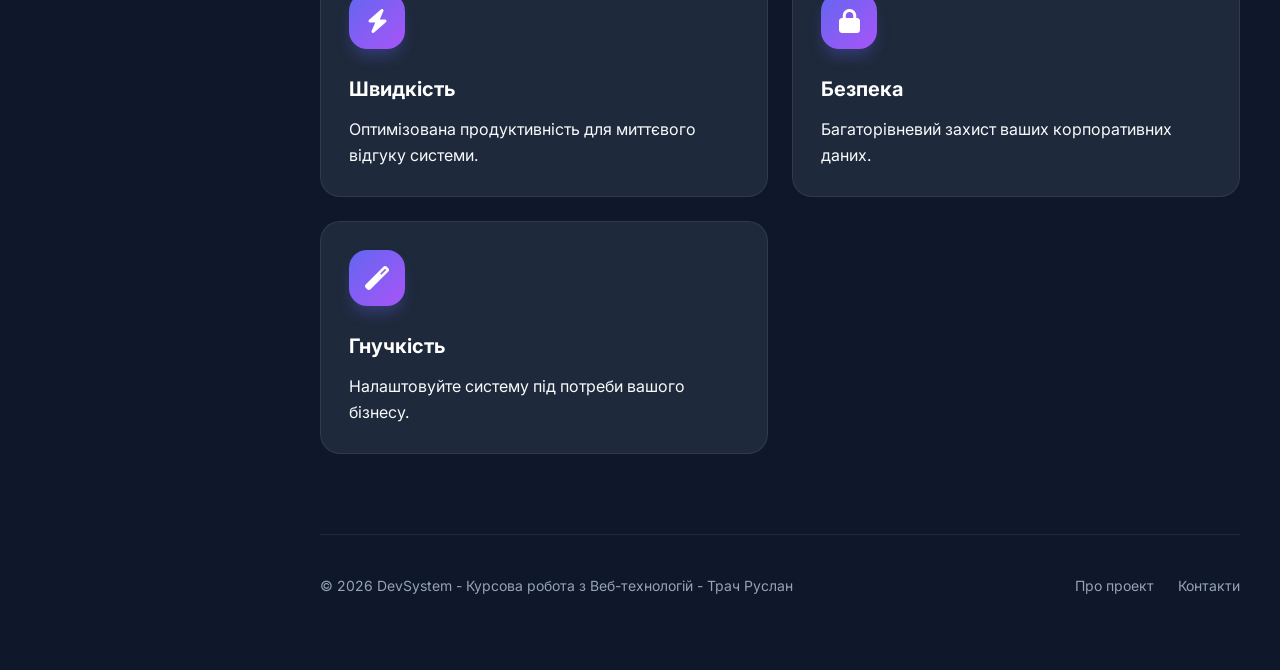
==== commit 5d06472f: "UI/UX improvements" ====
--- a/src/main/resources/static/index.html
+++ b/src/main/resources/static/index.html
@@ -7,90 +7,174 @@
     <link rel="stylesheet" href="style.css">
     <link href="https://fonts.googleapis.com/css2?family=Inter:wght@300;400;500;600;700;800&display=swap" rel="stylesheet">
     <link rel="stylesheet" href="https://cdnjs.cloudflare.com/ajax/libs/font-awesome/6.4.0/css/all.min.css">
+    <script src="https://cdn.jsdelivr.net/npm/chart.js"></script>
 </head>
 <body>
+    <div class="bg-glow"></div>
     <div class="app-container">
         <aside class="sidebar" id="sidebar"></aside>
 
         <main class="main-content">
             <header>
                 <div class="page-title animate">
-                    <h1>Панель приладів</h1>
+                    <h1 class="premium-title">Панель приладів</h1>
                     <p>Вітаємо в системі управління ресурсами проекту</p>
                 </div>
                 <div class="user-profile animate">
-                    <button class="btn btn-outline">
+                    <button class="btn btn-outline btn-round">
                         <i class="fas fa-bell"></i>
+                        <span class="notification-dot"></span>
                     </button>
-                    <button class="btn btn-primary">
-                        <i class="fas fa-user-circle"></i> Адмін
-                    </button>
+                    <div class="profile-pill">
+                        <img src="https://ui-avatars.com/api/?name=Admin&background=6366f1&color=fff" alt="Avatar" class="avatar-sm">
+                        <span>Адмін</span>
+                    </div>
                 </div>
             </header>
 
-            <section class="hero animate">
-                <h2>Керуйте бізнесом ефективно</h2>
-                <p>Наша система дозволяє легко відстежувати користувачів, замовлення та товари в реальному часі.</p>
-                <div class="hero-actions">
-                    <a href="create-user.html" class="btn btn-primary" style="background: white; color: var(--primary);">
-                        <i class="fas fa-plus"></i> Новий користувач
-                    </a>
-                    <a href="about.html" class="btn btn-outline" style="border-color: rgba(255,255,255,0.3); color: white; margin-left: 10px;">
-                        Дізнатись більше
-                    </a>
+            <section class="hero-premium animate">
+                <div class="hero-content">
+                    <h2>Керуйте бізнесом <span class="text-gradient">ефективно</span></h2>
+                    <p>Наша система дозволяє легко відстежувати користувачів, замовлення та товари в реальному часі з глибокою аналітикою.</p>
+                    <div class="hero-actions">
+                        <a href="create-user.html" class="btn btn-primary btn-lg">
+                            <i class="fas fa-plus"></i> Новий користувач
+                        </a>
+                        <a href="statistics.html" class="btn btn-glass btn-lg" style="margin-left: 15px;">
+                            <i class="fas fa-chart-line"></i> Глибока аналітика
+                        </a>
+                    </div>
+                </div>
+                <div class="hero-visual">
+                    <div class="floating-card c1"><i class="fas fa-user-check"></i></div>
+                    <div class="floating-card c2"><i class="fas fa-shopping-bag"></i></div>
+                    <div class="floating-card c3"><i class="fas fa-chart-bar"></i></div>
                 </div>
             </section>
 
-            <div class="stats-grid">
-                <div class="stat-card animate">
-                    <div class="stat-icon" style="background: #eef2ff; color: #6366f1;">
-                        <i class="fas fa-users"></i>
+            <div class="stats-grid-premium">
+                <div class="stat-card-premium animate g-blue">
+                    <div class="stat-header">
+                        <div class="stat-icon-wrap">
+                            <i class="fas fa-users"></i>
+                        </div>
+                        <span class="stat-trend positive"><i class="fas fa-arrow-up"></i> 12%</span>
                     </div>
-                    <div class="stat-info">
+                    <div class="stat-body">
                         <h3>Користувачі</h3>
-                        <div class="value" id="stat-users-count">0</div>
+                        <div class="value counter" id="stat-users-count" data-target="0">0</div>
+                    </div>
+                    <div class="stat-footer">
+                        <div class="progress-bar"><div class="progress" style="width: 70%"></div></div>
                     </div>
                 </div>
-                <div class="stat-card animate">
-                    <div class="stat-icon" style="background: #fef2f2; color: #ef4444;">
-                        <i class="fas fa-shopping-cart"></i>
+                <div class="stat-card-premium animate g-purple">
+                    <div class="stat-header">
+                        <div class="stat-icon-wrap">
+                            <i class="fas fa-shopping-cart"></i>
+                        </div>
+                        <span class="stat-trend positive"><i class="fas fa-arrow-up"></i> 8%</span>
                     </div>
-                    <div class="stat-info">
+                    <div class="stat-body">
                         <h3>Замовлення</h3>
-                        <div class="value" id="stat-orders-count">0</div>
+                        <div class="value counter" id="stat-orders-count" data-target="0">0</div>
+                    </div>
+                    <div class="stat-footer">
+                        <div class="progress-bar"><div class="progress" style="width: 45%"></div></div>
                     </div>
                 </div>
-                <div class="stat-card animate">
-                    <div class="stat-icon" style="background: #ecfdf5; color: #10b981;">
-                        <i class="fas fa-dollar-sign"></i>
+                <div class="stat-card-premium animate g-rose">
+                    <div class="stat-header">
+                        <div class="stat-icon-wrap">
+                            <i class="fas fa-dollar-sign"></i>
+                        </div>
+                        <span class="stat-trend positive"><i class="fas fa-arrow-up"></i> 24%</span>
                     </div>
-                    <div class="stat-info">
+                    <div class="stat-body">
                         <h3>Виручка</h3>
                         <div class="value" id="stat-revenue">0 ₴</div>
+                    </div>
+                    <div class="stat-footer">
+                        <div class="progress-bar"><div class="progress" style="width: 85%"></div></div>
                     </div>
                 </div>
             </div>
 
-            <div class="grid">
-                <div class="card animate">
-                    <div class="card-icon"><i class="fas fa-rocket"></i></div>
-                    <h3 class="card-title">Швидкий старт</h3>
-                    <p>Додайте першого користувача та створіть замовлення всього за кілька кліків.</p>
+            <div class="dashboard-grid">
+                <div class="card animate glass-card chart-main">
+                    <div class="card-header-flex">
+                        <h3 class="card-title"><i class="fas fa-chart-area"></i> Огляд активності</h3>
+                        <div class="card-actions">
+                            <button class="btn-icon active">Тиждень</button>
+                            <button class="btn-icon">Місяць</button>
+                        </div>
+                    </div>
+                    <div class="chart-container-large">
+                        <canvas id="dashboardMainChart"></canvas>
+                    </div>
                 </div>
-                <div class="card animate">
-                    <div class="card-icon"><i class="fas fa-shield-alt"></i></div>
-                    <h3 class="card-title">Безпека даних</h3>
-                    <p>Ми використовуємо сучасні стандарти захисту для збереження вашої конфіденційної інформації.</p>
-                </div>
-                <div class="card animate">
-                    <div class="card-icon"><i class="fas fa-chart-pie"></i></div>
-                    <h3 class="card-title">Аналітика</h3>
-                    <p>Детальна статистика допоможе вам приймати правильні бізнес-рішення.</p>
+
+                <div class="card animate glass-card side-widget">
+                    <h3 class="card-title"><i class="fas fa-tasks"></i> Швидкі дії</h3>
+                    <div class="quick-actions-grid">
+                        <a href="create-product.html" class="action-item">
+                            <div class="action-icon" style="background: rgba(168, 85, 247, 0.1); color: #a855f7;">
+                                <i class="fas fa-plus-circle"></i>
+                            </div>
+                            <span>Додати товар</span>
+                        </a>
+                        <a href="users.html" class="action-item">
+                            <div class="action-icon" style="background: rgba(16, 185, 129, 0.1); color: #10b981;">
+                                <i class="fas fa-user-plus"></i>
+                            </div>
+                            <span>Менеджер</span>
+                        </a>
+                        <a href="admin.html" class="action-item">
+                            <div class="action-icon" style="background: rgba(244, 63, 94, 0.1); color: #f43f5e;">
+                                <i class="fas fa-cog"></i>
+                            </div>
+                            <span>Налаштування</span>
+                        </a>
+                        <a href="contacts.html" class="action-item">
+                            <div class="action-icon" style="background: rgba(99, 102, 241, 0.1); color: #6366f1;">
+                                <i class="fas fa-envelope"></i>
+                            </div>
+                            <span>Підтримка</span>
+                        </a>
+                    </div>
+                    
+                    <div class="premium-banner">
+                        <h4>DevSystem Pro</h4>
+                        <p>Отримайте доступ до розширених функцій</p>
+                        <button class="btn btn-primary btn-sm">Оновити</button>
+                    </div>
                 </div>
             </div>
 
-            <footer style="margin-top: 4rem; padding-top: 2rem; border-top: 1px solid var(--border); color: var(--text-muted);">
+            <div class="grid" style="margin-top: 2rem;">
+                <div class="card animate glass-card hover-lift">
+                    <div class="card-icon-modern"><i class="fas fa-bolt"></i></div>
+                    <h3 class="card-title">Швидкість</h3>
+                    <p>Оптимізована продуктивність для миттєвого відгуку системи.</p>
+                </div>
+                <div class="card animate glass-card hover-lift">
+                    <div class="card-icon-modern"><i class="fas fa-lock"></i></div>
+                    <h3 class="card-title">Безпека</h3>
+                    <p>Багаторівневий захист ваших корпоративних даних.</p>
+                </div>
+                <div class="card animate glass-card hover-lift">
+                    <div class="card-icon-modern"><i class="fas fa-magic"></i></div>
+                    <h3 class="card-title">Гнучкість</h3>
+                    <p>Налаштовуйте систему під потреби вашого бізнесу.</p>
+                </div>
+            </div>
+
+            <footer class="main-footer animate">
                 <p>&copy; 2026 DevSystem - Курсова робота з Веб-технологій - Трач Руслан</p>
+                <div class="footer-links">
+                    <a href="about.html">Про проект</a>
+                    <a href="contacts.html">Контакти</a>
+                </div>
             </footer>
         </main>
     </div>
--- a/src/main/resources/static/style.css
+++ b/src/main/resources/static/style.css
@@ -1,16 +1,440 @@
 :root {
     --primary: #6366f1;
     --primary-dark: #4f46e5;
+    --primary-light: rgba(99, 102, 241, 0.1);
     --secondary: #a855f7;
     --accent: #f43f5e;
-    --bg-body: #f8fafc;
-    --bg-card: #ffffff;
-    --text-main: #1e293b;
-    --text-muted: #64748b;
-    --border: #e2e8f0;
+    --success: #10b981;
+    --warning: #f59e0b;
+    --danger: #ef4444;
+    
+    --bg-body: #0f172a;
+    --bg-card: #1e293b;
+    --bg-sidebar: #111827;
+    
+    --text-main: #f8fafc;
+    --text-muted: #94a3b8;
+    --text-inverse: #0f172a;
+    
+    --border: rgba(255, 255, 255, 0.08);
+    --input-bg: #0f172a;
+    
+    --shadow-sm: 0 1px 2px 0 rgba(0, 0, 0, 0.05);
     --shadow: 0 10px 15px -3px rgba(0, 0, 0, 0.1), 0 4px 6px -2px rgba(0, 0, 0, 0.05);
+    --shadow-lg: 0 20px 25px -5px rgba(0, 0, 0, 0.2), 0 10px 10px -5px rgba(0, 0, 0, 0.1);
+    
+    --glass: rgba(30, 41, 59, 0.7);
+    --glass-border: rgba(255, 255, 255, 0.05);
+    
     --gradient: linear-gradient(135deg, #6366f1 0%, #a855f7 100%);
     --gradient-hover: linear-gradient(135deg, #4f46e5 0%, #9333ea 100%);
+    
+    --radius-sm: 8px;
+    --radius-md: 12px;
+    --radius-lg: 20px;
+    --radius-xl: 28px;
+    
+    --premium-blue: linear-gradient(135deg, #6366f1 0%, #3b82f6 100%);
+    --premium-purple: linear-gradient(135deg, #a855f7 0%, #7c3aed 100%);
+    --premium-rose: linear-gradient(135deg, #f43f5e 0%, #fb7185 100%);
+}
+
+.bg-glow {
+    position: fixed;
+    top: 0;
+    left: 0;
+    width: 100%;
+    height: 100%;
+    background: radial-gradient(circle at 50% -20%, rgba(99, 102, 241, 0.15), transparent 70%),
+                radial-gradient(circle at 0% 100%, rgba(168, 85, 247, 0.1), transparent 50%);
+    z-index: -1;
+    pointer-events: none;
+}
+
+/* Typography & General */
+.premium-title {
+    font-size: 2.5rem;
+    font-weight: 800;
+    letter-spacing: -0.02em;
+    background: linear-gradient(to bottom, #fff 40%, #94a3b8 100%);
+    -webkit-background-clip: text;
+    -webkit-text-fill-color: transparent;
+}
+
+.text-gradient {
+    background: var(--gradient);
+    -webkit-background-clip: text;
+    -webkit-text-fill-color: transparent;
+}
+
+/* Buttons Expanded */
+.btn-lg {
+    padding: 0.8rem 1.8rem;
+    font-size: 1rem;
+    font-weight: 600;
+}
+
+.btn-round {
+    width: 42px;
+    height: 42px;
+    padding: 0;
+    display: flex;
+    align-items: center;
+    justify-content: center;
+    border-radius: 50%;
+}
+
+.btn-glass {
+    background: rgba(255, 255, 255, 0.05);
+    backdrop-filter: blur(10px);
+    border: 1px solid rgba(255, 255, 255, 0.1);
+    color: white;
+}
+
+.btn-glass:hover {
+    background: rgba(255, 255, 255, 0.1);
+    border-color: rgba(255, 255, 255, 0.2);
+}
+
+.btn-icon {
+    background: transparent;
+    border: none;
+    color: var(--text-muted);
+    padding: 0.4rem 0.8rem;
+    font-size: 0.85rem;
+    font-weight: 600;
+    cursor: pointer;
+    border-radius: var(--radius-sm);
+    transition: all 0.3s ease;
+}
+
+.btn-icon.active {
+    background: var(--primary-light);
+    color: var(--primary);
+}
+
+/* User Profile Header */
+.profile-pill {
+    display: flex;
+    align-items: center;
+    gap: 0.75rem;
+    background: var(--bg-card);
+    padding: 0.4rem 1rem 0.4rem 0.4rem;
+    border-radius: 100px;
+    border: 1px solid var(--border);
+}
+
+.avatar-sm {
+    width: 32px;
+    height: 32px;
+    border-radius: 50%;
+}
+
+.notification-dot {
+    position: absolute;
+    top: 8px;
+    right: 8px;
+    width: 8px;
+    height: 8px;
+    background: var(--accent);
+    border-radius: 50%;
+    border: 2px solid var(--bg-body);
+}
+
+/* Hero Premium */
+.hero-premium {
+    display: grid;
+    grid-template-columns: 1.2fr 0.8fr;
+    gap: 2rem;
+    background: linear-gradient(135deg, rgba(30, 41, 59, 0.4) 0%, rgba(15, 23, 42, 0.4) 100%);
+    backdrop-filter: blur(10px);
+    border: 1px solid var(--glass-border);
+    border-radius: var(--radius-xl);
+    padding: 3.5rem;
+    margin-bottom: 2.5rem;
+    position: relative;
+    overflow: hidden;
+}
+
+.hero-premium::before {
+    content: '';
+    position: absolute;
+    top: -50%;
+    right: -20%;
+    width: 400px;
+    height: 400px;
+    background: radial-gradient(circle, rgba(99, 102, 241, 0.15) 0%, transparent 70%);
+    z-index: 0;
+}
+
+.hero-content {
+    position: relative;
+    z-index: 1;
+}
+
+.hero-premium h2 {
+    font-size: 3.2rem;
+    line-height: 1.1;
+    margin-bottom: 1.5rem;
+    font-weight: 800;
+}
+
+.hero-premium p {
+    font-size: 1.2rem;
+    color: var(--text-muted);
+    max-width: 550px;
+    margin-bottom: 2.5rem;
+}
+
+.hero-visual {
+    position: relative;
+    display: flex;
+    justify-content: center;
+    align-items: center;
+}
+
+.floating-card {
+    position: absolute;
+    width: 60px;
+    height: 60px;
+    background: var(--glass);
+    backdrop-filter: blur(10px);
+    border: 1px solid var(--glass-border);
+    border-radius: 16px;
+    display: flex;
+    align-items: center;
+    justify-content: center;
+    font-size: 1.5rem;
+    color: white;
+    box-shadow: var(--shadow-lg);
+    animation: float 6s ease-in-out infinite;
+}
+
+.floating-card.c1 { top: 10%; left: 20%; animation-delay: 0s; color: var(--primary); }
+.floating-card.c2 { bottom: 20%; right: 10%; animation-delay: 2s; color: var(--secondary); }
+.floating-card.c3 { top: 40%; right: 30%; animation-delay: 4s; color: var(--success); }
+
+@keyframes float {
+    0%, 100% { transform: translateY(0) rotate(0); }
+    50% { transform: translateY(-20px) rotate(10deg); }
+}
+
+/* Stats Grid Premium */
+.stats-grid-premium {
+    display: grid;
+    grid-template-columns: repeat(auto-fit, minmax(280px, 1fr));
+    gap: 1.5rem;
+    margin-bottom: 2.5rem;
+}
+
+.stat-card-premium {
+    background: var(--bg-card);
+    border: 1px solid var(--border);
+    border-radius: var(--radius-lg);
+    padding: 1.8rem;
+    position: relative;
+    transition: all 0.4s cubic-bezier(0.175, 0.885, 0.32, 1.275);
+    overflow: hidden;
+}
+
+.stat-card-premium:hover {
+    transform: translateY(-10px);
+    border-color: rgba(255, 255, 255, 0.15);
+    box-shadow: var(--shadow-lg);
+}
+
+.stat-card-premium.g-blue:hover { box-shadow: 0 20px 25px -5px rgba(99, 102, 241, 0.2); }
+.stat-card-premium.g-purple:hover { box-shadow: 0 20px 25px -5px rgba(168, 85, 247, 0.2); }
+.stat-card-premium.g-rose:hover { box-shadow: 0 20px 25px -5px rgba(244, 63, 94, 0.2); }
+
+.stat-header {
+    display: flex;
+    justify-content: space-between;
+    align-items: center;
+    margin-bottom: 1.5rem;
+}
+
+.stat-icon-wrap {
+    width: 48px;
+    height: 48px;
+    border-radius: 14px;
+    display: flex;
+    align-items: center;
+    justify-content: center;
+    font-size: 1.25rem;
+}
+
+.g-blue .stat-icon-wrap { background: rgba(99, 102, 241, 0.1); color: #6366f1; }
+.g-purple .stat-icon-wrap { background: rgba(168, 85, 247, 0.1); color: #a855f7; }
+.g-rose .stat-icon-wrap { background: rgba(244, 63, 94, 0.1); color: #f43f5e; }
+
+.stat-trend {
+    font-size: 0.85rem;
+    font-weight: 700;
+    padding: 0.25rem 0.6rem;
+    border-radius: 100px;
+}
+
+.stat-trend.positive {
+    background: rgba(16, 185, 129, 0.1);
+    color: var(--success);
+}
+
+.stat-body h3 {
+    font-size: 1rem;
+    color: var(--text-muted);
+    font-weight: 500;
+    margin-bottom: 0.5rem;
+}
+
+.stat-body .value {
+    font-size: 2.2rem;
+    font-weight: 800;
+    color: white;
+}
+
+.stat-footer {
+    margin-top: 1.5rem;
+}
+
+.progress-bar {
+    height: 6px;
+    background: rgba(255, 255, 255, 0.05);
+    border-radius: 100px;
+    overflow: hidden;
+}
+
+.progress {
+    height: 100%;
+    border-radius: 100px;
+}
+
+.g-blue .progress { background: var(--premium-blue); }
+.g-purple .progress { background: var(--premium-purple); }
+.g-rose .progress { background: var(--premium-rose); }
+
+/* Dashboard Grid */
+.dashboard-grid {
+    display: grid;
+    grid-template-columns: 2fr 1fr;
+    gap: 1.5rem;
+}
+
+.glass-card {
+    background: rgba(30, 41, 59, 0.5);
+    backdrop-filter: blur(10px);
+    border: 1px solid var(--glass-border);
+}
+
+.card-header-flex {
+    display: flex;
+    justify-content: space-between;
+    align-items: center;
+    margin-bottom: 2rem;
+}
+
+.chart-container-large {
+    height: 350px;
+    position: relative;
+}
+
+.quick-actions-grid {
+    display: grid;
+    grid-template-columns: 1fr 1fr;
+    gap: 1rem;
+    margin-top: 1.5rem;
+}
+
+.action-item {
+    display: flex;
+    flex-direction: column;
+    align-items: center;
+    gap: 0.8rem;
+    padding: 1.2rem;
+    background: rgba(255, 255, 255, 0.03);
+    border: 1px solid rgba(255, 255, 255, 0.05);
+    border-radius: var(--radius-md);
+    transition: all 0.3s ease;
+}
+
+.action-item:hover {
+    background: rgba(255, 255, 255, 0.08);
+    transform: translateY(-5px);
+}
+
+.action-icon {
+    width: 44px;
+    height: 44px;
+    border-radius: 12px;
+    display: flex;
+    align-items: center;
+    justify-content: center;
+    font-size: 1.2rem;
+}
+
+.action-item span {
+    font-size: 0.85rem;
+    font-weight: 500;
+    color: var(--text-muted);
+}
+
+.premium-banner {
+    margin-top: 2rem;
+    padding: 1.5rem;
+    background: var(--gradient);
+    border-radius: var(--radius-lg);
+    color: white;
+    text-align: center;
+}
+
+.premium-banner h4 {
+    font-size: 1.1rem;
+    margin-bottom: 0.5rem;
+}
+
+.premium-banner p {
+    font-size: 0.85rem;
+    margin-bottom: 1.2rem;
+    opacity: 0.9;
+}
+
+.premium-banner .btn {
+    background: white;
+    color: var(--primary);
+    border: none;
+}
+
+/* Modern Card Icons */
+.card-icon-modern {
+    width: 56px;
+    height: 56px;
+    background: var(--gradient);
+    border-radius: 18px;
+    display: flex;
+    align-items: center;
+    justify-content: center;
+    font-size: 1.5rem;
+    color: white;
+    margin-bottom: 1.5rem;
+    box-shadow: 0 10px 15px -3px rgba(99, 102, 241, 0.3);
+}
+
+.hover-lift:hover {
+    transform: translateY(-8px);
+}
+
+/* Responsive Fixes */
+@media (max-width: 1200px) {
+    .dashboard-grid { grid-template-columns: 1fr; }
+    .hero-premium { padding: 2.5rem; }
+    .hero-premium h2 { font-size: 2.5rem; }
+}
+
+@media (max-width: 768px) {
+    .hero-premium { grid-template-columns: 1fr; text-align: center; }
+    .hero-visual { display: none; }
+    .hero-content p { margin-inline: auto; }
+    .hero-actions { justify-content: center; }
 }
 
 * {
@@ -30,10 +454,21 @@
 a {
     text-decoration: none;
     color: inherit;
+    transition: all 0.2s ease;
 }
 
 ul {
     list-style: none;
+}
+
+/* Animations */
+@keyframes fadeIn {
+    from { opacity: 0; transform: translateY(10px); }
+    to { opacity: 1; transform: translateY(0); }
+}
+
+.animate {
+    animation: fadeIn 0.5s ease forwards;
 }
 
 /* Layout */
@@ -45,13 +480,31 @@
 /* Sidebar */
 .sidebar {
     width: 280px;
-    background: #1e293b;
+    background: var(--bg-sidebar);
     color: #f1f5f9;
-    padding: 2rem 1.5rem;
+    padding: 2rem 1.25rem;
     position: fixed;
     height: 100vh;
-    z-index: 100;
-    transition: transform 0.3s ease;
+    z-index: 1000;
+    transition: all 0.3s cubic-bezier(0.4, 0, 0.2, 1);
+    border-right: 1px solid var(--border);
+}
+
+.sidebar-toggle {
+    display: none;
+    position: fixed;
+    top: 1.25rem;
+    left: 1.25rem;
+    z-index: 1001;
+    background: var(--primary);
+    color: white;
+    border: none;
+    width: 45px;
+    height: 45px;
+    border-radius: 12px;
+    cursor: pointer;
+    box-shadow: var(--shadow-lg);
+    font-size: 1.2rem;
 }
 
 .logo {
@@ -60,55 +513,58 @@
     gap: 12px;
     font-size: 1.5rem;
     font-weight: 800;
-    margin-bottom: 3rem;
-    color: white;
+    margin-bottom: 2.5rem;
+    color: white;
+    padding: 0 0.5rem;
 }
 
 .logo i {
-    color: var(--primary);
+    background: var(--gradient);
+    -webkit-background-clip: text;
+    -webkit-text-fill-color: transparent;
     font-size: 1.8rem;
 }
 
 .nav-menu {
     display: flex;
     flex-direction: column;
-    gap: 0.5rem;
+    gap: 0.4rem;
 }
 
 .nav-link {
     display: flex;
     align-items: center;
     gap: 12px;
-    padding: 1rem 1.25rem;
-    border-radius: 12px;
-    color: #94a3b8;
+    padding: 0.875rem 1rem;
+    border-radius: var(--radius-md);
+    color: var(--text-muted);
     font-weight: 500;
-    transition: all 0.3s ease;
+    transition: all 0.2s ease;
 }
 
 .nav-link i {
     width: 20px;
     text-align: center;
+    font-size: 1.1rem;
 }
 
 .nav-link:hover {
     background: rgba(255, 255, 255, 0.05);
     color: white;
-    transform: translateX(5px);
 }
 
 .nav-link.active {
-    background: var(--gradient);
-    color: white;
-    box-shadow: 0 4px 12px rgba(99, 102, 241, 0.3);
+    background: var(--primary-light);
+    color: var(--primary);
 }
 
 /* Main Content */
 .main-content {
     flex: 1;
     margin-left: 280px;
-    padding: 2.5rem 3rem;
+    padding: 2rem 2.5rem;
     width: calc(100% - 280px);
+    transition: all 0.3s ease;
 }
 
 header {
@@ -116,51 +572,56 @@
     display: flex;
     justify-content: space-between;
     align-items: center;
+    gap: 1rem;
 }
 
 .page-title h1 {
-    font-size: 2rem;
+    font-size: 1.875rem;
     font-weight: 800;
-    color: #0f172a;
+    color: white;
     letter-spacing: -0.025em;
+    margin-bottom: 0.25rem;
 }
 
 .page-title p {
     color: var(--text-muted);
+    font-size: 0.9375rem;
 }
 
 /* Hero Section */
 .hero {
     background: var(--gradient);
-    padding: 4rem 3rem;
-    border-radius: 24px;
+    padding: 3.5rem 2.5rem;
+    border-radius: var(--radius-xl);
     color: white;
     text-align: left;
-    margin-bottom: 3rem;
+    margin-bottom: 2.5rem;
     position: relative;
     overflow: hidden;
-    box-shadow: 0 20px 25px -5px rgba(99, 102, 241, 0.2);
+    box-shadow: var(--shadow-lg);
 }
 
 .hero::after {
     content: '';
     position: absolute;
-    top: -50%;
-    right: -10%;
-    width: 400px;
-    height: 400px;
-    background: rgba(255, 255, 255, 0.1);
+    top: -20%;
+    right: -5%;
+    width: 300px;
+    height: 300px;
+    background: radial-gradient(circle, rgba(255,255,255,0.2) 0%, transparent 70%);
     border-radius: 50%;
 }
 
 .hero h2 {
-    font-size: 2.75rem;
+    font-size: 2.25rem;
     margin-bottom: 1rem;
     max-width: 600px;
+    font-weight: 800;
+    line-height: 1.2;
 }
 
 .hero p {
-    font-size: 1.125rem;
+    font-size: 1.05rem;
     opacity: 0.9;
     max-width: 500px;
     margin-bottom: 2rem;
@@ -171,39 +632,47 @@
     display: grid;
     grid-template-columns: repeat(auto-fit, minmax(240px, 1fr));
     gap: 1.5rem;
-    margin-bottom: 3rem;
+    margin-bottom: 2.5rem;
 }
 
 .stat-card {
-    background: white;
+    background: var(--bg-card);
     padding: 1.5rem;
-    border-radius: 20px;
-    box-shadow: var(--shadow);
+    border-radius: var(--radius-lg);
+    border: 1px solid var(--border);
     display: flex;
     align-items: center;
     gap: 1.25rem;
+    transition: transform 0.3s ease, box-shadow 0.3s ease;
+}
+
+.stat-card:hover {
+    transform: translateY(-5px);
+    box-shadow: var(--shadow-lg);
+    border-color: rgba(99, 102, 241, 0.4);
 }
 
 .stat-icon {
-    width: 56px;
-    height: 56px;
-    border-radius: 16px;
+    width: 52px;
+    height: 52px;
+    border-radius: 14px;
     display: flex;
     align-items: center;
     justify-content: center;
-    font-size: 1.5rem;
+    font-size: 1.25rem;
 }
 
 .stat-info h3 {
     font-size: 0.875rem;
     color: var(--text-muted);
     font-weight: 500;
+    margin-bottom: 0.25rem;
 }
 
 .stat-info .value {
     font-size: 1.5rem;
     font-weight: 700;
-    color: #0f172a;
+    color: white;
 }
 
 /* Grid for general content */
@@ -215,38 +684,410 @@
 
 .card {
     background: var(--bg-card);
-    padding: 2rem;
-    border-radius: 20px;
-    box-shadow: var(--shadow);
-    transition: all 0.3s ease;
-    border: 1px solid transparent;
+    padding: 1.75rem;
+    border-radius: var(--radius-lg);
+    border: 1px solid var(--border);
+    transition: all 0.3s cubic-bezier(0.4, 0, 0.2, 1);
 }
 
 .card:hover {
     transform: translateY(-8px);
-    border-color: var(--border);
-}
-
-.card-icon {
-    font-size: 2rem;
-    color: var(--primary);
+    border-color: rgba(99, 102, 241, 0.4);
+    box-shadow: var(--shadow-lg);
+}
+
+.card-title {
+    font-size: 1.25rem;
+    font-weight: 700;
+    margin-bottom: 1rem;
+    color: white;
+}
+
+/* Buttons */
+.btn {
+    display: inline-flex;
+    align-items: center;
+    justify-content: center;
+    gap: 8px;
+    padding: 0.75rem 1.5rem;
+    border-radius: var(--radius-md);
+    font-weight: 600;
+    cursor: pointer;
+    transition: all 0.2s ease;
+    border: none;
+    font-size: 0.9375rem;
+}
+
+.btn-primary {
+    background: var(--gradient);
+    color: white;
+    box-shadow: 0 4px 14px 0 rgba(99, 102, 241, 0.39);
+}
+
+.btn-primary:hover {
+    box-shadow: 0 6px 20px rgba(99, 102, 241, 0.45);
+    transform: translateY(-1px);
+}
+
+.btn-outline {
+    background: transparent;
+    border: 1px solid var(--border);
+    color: var(--text-main);
+}
+
+.btn-outline:hover {
+    background: rgba(255, 255, 255, 0.05);
+    border-color: var(--text-muted);
+}
+
+.btn-danger {
+    background: rgba(239, 68, 68, 0.1);
+    color: var(--danger);
+}
+
+.btn-danger:hover {
+    background: var(--danger);
+    color: white;
+}
+
+.btn-sm {
+    padding: 0.5rem 1rem;
+    font-size: 0.8125rem;
+}
+
+/* Tables */
+.table-container {
+    background: var(--bg-card);
+    border-radius: var(--radius-lg);
+    border: 1px solid var(--border);
+    overflow: hidden;
+    margin-top: 1.5rem;
+}
+
+table {
+    width: 100%;
+    border-collapse: collapse;
+}
+
+th {
+    text-align: left;
+    padding: 1rem 1.5rem;
+    background: rgba(255, 255, 255, 0.05);
+    font-size: 0.8125rem;
+    font-weight: 600;
+    text-transform: uppercase;
+    letter-spacing: 0.05em;
+    color: var(--text-muted);
+    border-bottom: 1px solid var(--border);
+}
+
+td {
+    padding: 1rem 1.5rem;
+    border-bottom: 1px solid var(--border);
+    font-size: 0.9375rem;
+}
+
+tr:last-child td {
+    border-bottom: none;
+}
+
+tr:hover td {
+    background: rgba(255, 255, 255, 0.01);
+}
+
+/* Badges */
+.badge {
+    padding: 4px 10px;
+    border-radius: 6px;
+    font-size: 0.75rem;
+    font-weight: 600;
+}
+
+.badge-new { background: rgba(16, 185, 129, 0.1); color: var(--success); }
+
+/* Forms */
+.form-group {
     margin-bottom: 1.5rem;
+}
+
+.form-group label {
+    display: block;
+    margin-bottom: 0.5rem;
+    font-size: 0.875rem;
+    font-weight: 500;
+    color: var(--text-muted);
+}
+
+input, select, textarea {
+    width: 100%;
+    padding: 0.75rem 1rem;
+    background: var(--input-bg);
+    border: 1px solid var(--border);
+    border-radius: var(--radius-md);
+    color: white;
+    font-family: inherit;
+    font-size: 0.9375rem;
+    transition: all 0.2s ease;
+}
+
+input:focus, select:focus, textarea:focus {
+    outline: none;
+    border-color: var(--primary);
+    box-shadow: 0 0 0 3px rgba(99, 102, 241, 0.1);
+}
+
+/* Modal */
+.modal-overlay {
+    position: fixed;
+    inset: 0;
+    background: rgba(0, 0, 0, 0.75);
+    backdrop-filter: blur(4px);
+    display: flex;
+    align-items: center;
+    justify-content: center;
+    z-index: 2000;
+    opacity: 0;
+    visibility: hidden;
+    transition: all 0.3s ease;
+}
+
+.modal-overlay.show {
+    opacity: 1;
+    visibility: visible;
+}
+
+.modal-content {
+    background: var(--bg-card);
+    width: 90%;
+    max-width: 450px;
+    border-radius: var(--radius-lg);
+    padding: 2rem;
+    border: 1px solid var(--border);
+    transform: scale(0.9);
+    transition: all 0.3s cubic-bezier(0.34, 1.56, 0.64, 1);
+}
+
+.modal-overlay.show .modal-content {
+    transform: scale(1);
+}
+
+/* Toast */
+#notification {
+    position: fixed;
+    bottom: 2rem;
+    right: 2rem;
+    padding: 1rem 1.5rem;
+    border-radius: var(--radius-md);
+    background: var(--bg-card);
+    color: white;
+    display: flex;
+    align-items: center;
+    gap: 12px;
+    box-shadow: var(--shadow-lg);
+    transform: translateX(120%);
+    transition: transform 0.3s cubic-bezier(0.4, 0, 0.2, 1);
+    z-index: 3000;
+    border-left: 4px solid var(--primary);
+}
+
+#notification.show {
+    transform: translateX(0);
+}
+
+#notification.success { border-left-color: var(--success); }
+#notification.error { border-left-color: var(--danger); }
+
+/* Loading Spinner */
+.loader-container {
+    position: fixed;
+    inset: 0;
+    background: var(--bg-body);
+    display: flex;
+    align-items: center;
+    justify-content: center;
+    z-index: 9999;
+}
+
+.loader {
+    width: 48px;
+    height: 48px;
+    border: 5px solid var(--primary-light);
+    border-bottom-color: var(--primary);
+    border-radius: 50%;
+    animation: rotation 1s linear infinite;
+}
+
+@keyframes rotation {
+    0% { transform: rotate(0deg); }
+    100% { transform: rotate(360deg); }
+}
+
+/* Footer */
+.main-footer {
+    margin-top: 5rem;
+    padding: 2.5rem 0;
+    border-top: 1px solid var(--border);
+    display: flex;
+    justify-content: space-between;
+    align-items: center;
+    color: var(--text-muted);
+    font-size: 0.875rem;
+}
+
+.footer-links {
+    display: flex;
+    gap: 1.5rem;
+}
+
+/* Search Bar */
+.search-container {
+    position: relative;
+    max-width: 300px;
+    margin-bottom: 1rem;
+}
+
+.search-container i {
+    position: absolute;
+    left: 1rem;
+    top: 50%;
+    transform: translateY(-50%);
+    color: var(--text-muted);
+}
+
+.search-container input {
+    padding-left: 2.75rem;
+}
+
+/* Responsive */
+@media (max-width: 1024px) {
+    .sidebar {
+        transform: translateX(-100%);
+        box-shadow: 20px 0 50px rgba(0,0,0,0.5);
+    }
+    
+    .sidebar.show {
+        transform: translateX(0);
+    }
+    
+    .main-content {
+        margin-left: 0;
+        width: 100%;
+        padding: 5.5rem 1.25rem 2rem;
+    }
+    
+    .sidebar-toggle {
+        display: flex;
+        align-items: center;
+        justify-content: center;
+    }
+    
+    .hero {
+        padding: 2.5rem 1.5rem;
+    }
+    
+    .hero h2 {
+        font-size: 1.75rem;
+    }
+}
+
+@media (max-width: 640px) {
+    header {
+        flex-direction: column;
+        align-items: flex-start;
+    }
+    
+    .stats-grid {
+        grid-template-columns: 1fr;
+    }
+    
+    .main-footer {
+        flex-direction: column;
+        gap: 1rem;
+        text-align: center;
+    }
+}
+
+/* Utilities */
+.text-center { text-align: center; }
+.mt-1 { margin-top: 1rem; }
+.mt-2 { margin-top: 2rem; }
+
+/* Dashboard Specific */
+.user-profile {
+    display: flex;
+    gap: 12px;
+}
+
+.hero-actions {
+    display: flex;
+    gap: 12px;
+}
+
+.stat-icon i {
+    font-size: 1.4rem;
+}
+
+/* Review Stars */
+.stars {
+    color: #f59e0b;
+    display: flex;
+    gap: 4px;
+}
+
+/* Empty State */
+.empty-state {
+    padding: 3rem;
+    text-align: center;
+    color: var(--text-muted);
+}
+
+.empty-state i {
+    font-size: 3rem;
+    margin-bottom: 1rem;
+    opacity: 0.5;
+}
+
+/* Chart Container */
+.chart-container {
+    position: relative;
+    height: 300px;
+    width: 100%;
+}
+
+/* Final Fixes */
+/* Final UI Tweaks */
+.stat-icon i {
+    font-size: 1.25rem;
+}
+
+.product-card:hover {
+    border-color: var(--primary);
+}
+
+#mobile-toggle {
+    display: none;
+}
+
+@media (max-width: 1024px) {
+    #mobile-toggle {
+        display: flex;
+    }
 }
 
 .card-title {
     font-size: 1.25rem;
     font-weight: 700;
     margin-bottom: 0.75rem;
-    color: #0f172a;
+    color: white;
 }
 
 /* Table Design */
 .table-container {
-    background: white;
-    border-radius: 20px;
+    background: var(--bg-card);
+    border-radius: var(--radius-lg);
     box-shadow: var(--shadow);
     overflow: hidden;
-    margin-top: 2rem;
+    border: 1px solid var(--border);
 }
 
 table {
